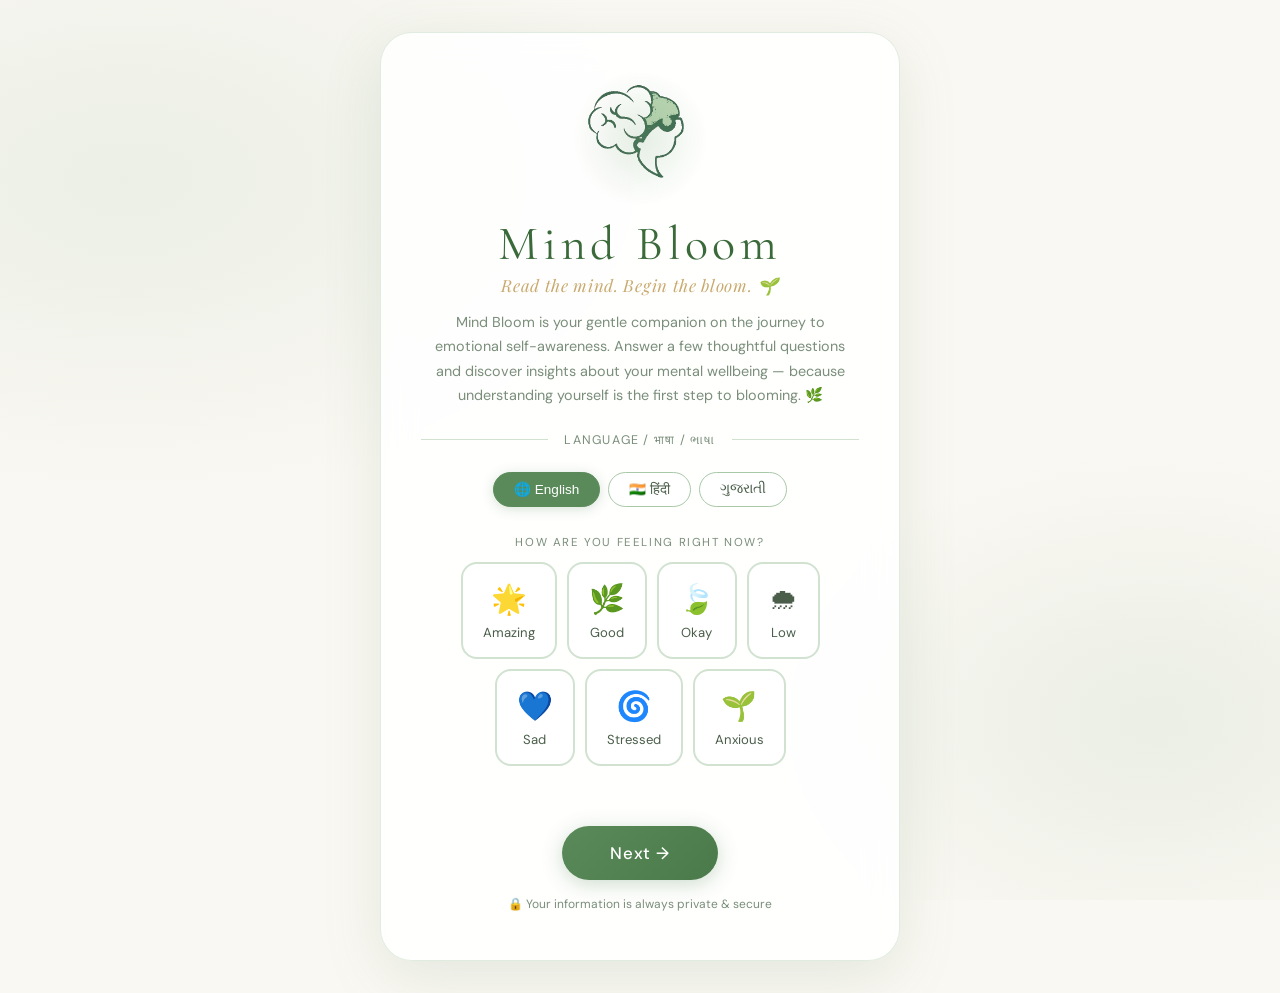
==== templates/index.html @ d250ddd6 "Initial commit - MindBloom ML app" ====
<!DOCTYPE html>
<html lang="en">
<head>
 <meta charset="UTF-8"/>
 <meta name="viewport" content="width=device-width, initial-scale=1.0"/>
 <title>Mind Bloom 🌿</title>
 <link rel="stylesheet" href="/static/css/style.css"/>
 <link rel="icon" href="/static/images/logo.png"/>
 <style>
 body { background: var(--cream); }
 .hero {
 min-height: 100vh;
 display: flex; align-items: center; justify-content: center;
 padding: 32px 16px;
 }
 .hero-card {
 max-width: 520px; width: 100%;
 background: rgba(255,255,255,0.88);
 backdrop-filter: blur(16px);
 border-radius: 32px;
 padding: 48px 40px;
 box-shadow: 0 16px 60px rgba(90,138,90,0.14);
 border: 1px solid rgba(168,200,168,0.35);
 text-align: center;
 }
 .logo-wrap {
 position: relative;
 display: inline-block;
 margin-bottom: 24px;
 }
 .logo-wrap img {
 width: 110px; height: 110px;
 object-fit: contain;
 animation: float 4s ease-in-out infinite;
 }
 .logo-glow {
 position: absolute; inset: -12px;
 border-radius: 50%;
 background: radial-gradient(circle, rgba(122,170,122,0.2), transparent 70%);
 animation: glowPulse 3s ease-in-out infinite;
 }
 @keyframes glowPulse {
 0%,100%{opacity:0.5;transform:scale(1)}
 50%{opacity:1;transform:scale(1.08)}
 }
 .app-name {
 font-family: 'Cormorant Garamond', serif;
 font-size: 3rem; font-weight: 400;
 color: var(--sage-700);
 letter-spacing: 0.1em;
 line-height: 1;
 }
 .slogan {
 font-family: 'Playfair Display', serif;
 font-style: italic;
 font-size: 1.05rem;
 color: var(--gold);
 margin-top: 6px;
 letter-spacing: 0.04em;
 }
 .motive {
 font-size: 0.9rem;
 color: var(--text-light);
 line-height: 1.7;
 margin-top: 14px;
 padding: 0 8px;
 }
 .section-label {
 font-size: 0.72rem;
 text-transform: uppercase;
 letter-spacing: 0.14em;
 color: var(--text-light);
 margin-top: 28px;
 margin-bottom: 12px;
 }
 .mood-row {
 display: flex; gap: 10px; flex-wrap: wrap;
 justify-content: center;
 margin-top: 8px;
 }
 .mood-pill { min-width: 72px; }
 .selected-mood-text {
 margin-top: 12px;
 font-size: 0.88rem;
 color: var(--sage-600);
 min-height: 20px;
 font-style: italic;
 }
 .next-row {
 margin-top: 28px;
 display: flex; justify-content: center;
 }
 .leaves-bg {
 position: fixed; inset: 0; z-index: -1;
 overflow: hidden; pointer-events: none;
 }
 .leaf {
 position: absolute;
 font-size: 1.4rem;
 opacity: 0.12;
 animation: leafDrift linear infinite;
 }
 @keyframes leafDrift {
 0%{transform:translateY(-20px) rotate(0deg);opacity:0}
 10%{opacity:0.12}
 90%{opacity:0.12}
 100%{transform:translateY(110vh) rotate(360deg);opacity:0}
 }
 </style>
</head>
<body>
 <!-- Loader -->
 <div id="page-loader">
 <img src="/static/images/load.png" class="loader-img" alt="Loading"/>
 <div class="loader-brand">Mind Bloom</div>
 <div class="loader-dots"><span></span><span></span><span></span></div>
 </div>

 <!-- Background leaves -->
 <div class="leaves-bg" id="leaves-bg"></div>
 <div class="bg-pattern"></div>

 <div class="hero">
 <div class="hero-card">
 <!-- Logo -->
 <div class="logo-wrap anim-fadeIn">
 <div class="logo-glow"></div>
 <img src="/static/images/logo.png" alt="Mind Bloom Logo"/>
 </div>

 <!-- App Name & Slogan -->
 <div class="app-name anim-fadeInUp delay-1">Mind Bloom</div>
 <div class="slogan anim-fadeInUp delay-2">Read the mind. Begin the bloom. 🌱</div>

 <!-- Motive -->
 <p class="motive anim-fadeInUp delay-3">
 Mind Bloom is your gentle companion on the journey to emotional self-awareness. 
 Answer a few thoughtful questions and discover insights about your mental wellbeing — 
 because understanding yourself is the first step to blooming. 🌿
 </p>

 <!-- Divider -->
 <div class="divider anim-fadeIn delay-4">
 <div class="divider-text">Language / भाषा / ભાષા</div>
 </div>

 <!-- Language Selector -->
 <div class="lang-selector anim-fadeInUp delay-4">
 <button class="lang-btn active" data-lang="en" onclick="selectLang('en',this)">🌐 English</button>
 <button class="lang-btn" data-lang="hi" onclick="selectLang('hi',this)">🇮🇳 हिंदी</button>
 <button class="lang-btn" data-lang="gu" onclick="selectLang('gu',this)"> ગુજરાતી</button>
 </div>

 <!-- How are you feeling -->
 <div class="section-label anim-fadeIn delay-5" id="feeling-label">How are you feeling right now?</div>
 <div class="mood-row anim-fadeInUp delay-5">
 <div class="mood-pill" onclick="selectMood(this,'🌟','Amazing!')" data-mood="amazing">
 <span class="mood-emoji">🌟</span>
 <span id="mood-label-amazing">Amazing</span>
 </div>
 <div class="mood-pill" onclick="selectMood(this,'🌿','Pretty good!')" data-mood="good">
 <span class="mood-emoji">🌿</span>
 <span id="mood-label-good">Good</span>
 </div>
 <div class="mood-pill" onclick="selectMood(this,'🍃','Just okay…')" data-mood="okay">
 <span class="mood-emoji">🍃</span>
 <span id="mood-label-okay">Okay</span>
 </div>
 <div class="mood-pill" onclick="selectMood(this,'🌧','A bit low…')" data-mood="low">
 <span class="mood-emoji">🌧</span>
 <span id="mood-label-low">Low</span>
 </div>
 <div class="mood-pill" onclick="selectMood(this,'💙','Sad today')" data-mood="sad">
 <span class="mood-emoji">💙</span>
 <span id="mood-label-sad">Sad</span>
 </div>
 <div class="mood-pill" onclick="selectMood(this,'🌀','Stressed!')" data-mood="stressed">
 <span class="mood-emoji">🌀</span>
 <span id="mood-label-stressed">Stressed</span>
 </div>
 <div class="mood-pill" onclick="selectMood(this,'🌱','Anxious…')" data-mood="anxious">
 <span class="mood-emoji">🌱</span>
 <span id="mood-label-anxious">Anxious</span>
 </div>
 </div>
 <div class="selected-mood-text" id="mood-msg"></div>

 <!-- Next Button -->
 <div class="next-row anim-fadeInUp delay-6">
 <button class="btn btn-primary btn-lg" onclick="goNext()">
 <span data-t="next">Next →</span>
 </button>
 </div>

 <p style="font-size:0.75rem;color:var(--text-light);margin-top:16px;" class="anim-fadeIn delay-7">
 🔒 Your information is always private &amp; secure
 </p>
 </div>
 </div>

 <script src="/static/js/main.js"></script>
 <script>
 // Generate floating leaves
 const leavesEl = document.getElementById('leaves-bg');
 ['🍃','🌿','🍀','🌱'].forEach((leaf, i) => {
 for (let j = 0; j < 5; j++) {
 const el = document.createElement('div');
 el.className = 'leaf';
 el.textContent = leaf;
 el.style.left = Math.random() * 100 + '%';
 el.style.animationDuration = (12 + Math.random() * 10) + 's';
 el.style.animationDelay = (Math.random() * 10) + 's';
 el.style.fontSize = (1 + Math.random() * 1.2) + 'rem';
 leavesEl.appendChild(el);
 }
 });

 function selectLang(lang, btn) {
 MB.set('lang', lang);
 document.querySelectorAll('.lang-btn').forEach(b => b.classList.remove('active'));
 btn.classList.add('active');
 applyLanguage();
 updateMoodLabels(lang);
 }

 function updateMoodLabels(lang) {
 const labels = {
 en: ['Amazing','Good','Okay','Low','Sad','Stressed','Anxious'],
 hi: ['अद्भुत','अच्छा','ठीक','उदास','दुखी','तनावग्रस्त','चिंतित'],
 gu: ['અદ્ભુત','સારુ','ઠીક','ઉદાસ','દુ:ખી','તણાવ','ચિંતિત']
 };
 const keys = ['amazing','good','okay','low','sad','stressed','anxious'];
 const cur = labels[lang] || labels.en;
 keys.forEach((k,i) => {
 const el = document.getElementById('mood-label-'+k);
 if (el) el.textContent = cur[i];
 });
 }

 let selectedMoodEmoji = '';
 function selectMood(el, emoji, msg) {
 document.querySelectorAll('.mood-pill').forEach(p => p.classList.remove('active'));
 el.classList.add('active');
 selectedMoodEmoji = emoji;
 MB.set('mood', emoji);
 document.getElementById('mood-msg').textContent = msg + ' We are here for you 💚';
 }

 function goNext() {
 if (!MB.get('mood')) {
 showToast('Hey there! ', 'Please let us know how you feel first!', 'warn');
 return;
 }
 navigateTo('/login');
 }

 // Set saved lang on load
 window.addEventListener('DOMContentLoaded', () => {
 const saved = MB.get('lang') || 'en';
 document.querySelectorAll('.lang-btn').forEach(b => {
 b.classList.toggle('active', b.dataset.lang === saved);
 });
 updateMoodLabels(saved);
 });
 </script>
</body>
</html>
---- static/css/style.css ----
/* ============================================
   MIND BLOOM — Global Stylesheet
   Sage Green Luxury Aesthetic
   ============================================ */

@import url('https://fonts.googleapis.com/css2?family=Cormorant+Garamond:ital,wght@0,300;0,400;0,500;0,600;1,300;1,400&family=DM+Sans:wght@300;400;500;600&family=Playfair+Display:ital,wght@0,400;0,600;1,400&display=swap');

:root {
  --sage-50:  #f4f7f4;
  --sage-100: #e8f0e8;
  --sage-200: #d1e2d1;
  --sage-300: #a8c8a8;
  --sage-400: #7aaa7a;
  --sage-500: #5a8a5a;
  --sage-600: #4a7a4a;
  --sage-700: #3a6a3a;
  --sage-800: #2d542d;
  --sage-900: #1e3a1e;
  --cream:    #faf8f3;
  --warm-white: #f7f5ef;
  --gold:     #c9a96e;
  --gold-light: #e8d4a8;
  --text-dark: #2c3e2c;
  --text-mid:  #4a5e4a;
  --text-light: #7a8e7a;
  --shadow-soft: 0 8px 40px rgba(90,138,90,0.12);
  --shadow-card: 0 4px 24px rgba(90,138,90,0.10);
  --radius-lg: 24px;
  --radius-md: 16px;
  --radius-sm: 10px;
  --transition: all 0.35s cubic-bezier(0.4,0,0.2,1);
}

*, *::before, *::after { box-sizing: border-box; margin: 0; padding: 0; }

html { scroll-behavior: smooth; font-size: 16px; }

body {
  font-family: 'DM Sans', sans-serif;
  background: var(--cream);
  color: var(--text-dark);
  min-height: 100vh;
  overflow-x: hidden;
}

/* ── LOADER ── */
#page-loader {
  position: fixed; inset: 0;
  background: var(--sage-50);
  display: flex; flex-direction: column;
  align-items: center; justify-content: center;
  z-index: 9999;
  transition: opacity 0.6s ease, visibility 0.6s ease;
}
#page-loader.hide { opacity: 0; visibility: hidden; }
#page-loader img.loader-img {
  width: 90px; height: 90px;
  object-fit: contain;
  animation: loaderPulse 1.8s ease-in-out infinite;
}
#page-loader .loader-brand {
  font-family: 'Cormorant Garamond', serif;
  font-size: 2rem; font-weight: 500;
  color: var(--sage-600);
  margin-top: 16px;
  letter-spacing: 0.12em;
}
#page-loader .loader-dots {
  display: flex; gap: 8px; margin-top: 14px;
}
#page-loader .loader-dots span {
  width: 8px; height: 8px;
  border-radius: 50%;
  background: var(--sage-400);
  animation: dotBounce 1.2s ease-in-out infinite;
}
#page-loader .loader-dots span:nth-child(2) { animation-delay: 0.2s; }
#page-loader .loader-dots span:nth-child(3) { animation-delay: 0.4s; }

@keyframes loaderPulse {
  0%,100% { transform: scale(1); opacity:1; }
  50% { transform: scale(1.1); opacity:0.8; }
}
@keyframes dotBounce {
  0%,80%,100% { transform: translateY(0); }
  40% { transform: translateY(-10px); }
}

/* ── BACKGROUND PATTERN ── */
.bg-pattern {
  position: fixed; inset: 0; z-index: -1;
  background: 
    radial-gradient(ellipse 70% 60% at 10% 20%, rgba(168,200,168,0.18) 0%, transparent 60%),
    radial-gradient(ellipse 50% 50% at 90% 80%, rgba(122,170,122,0.12) 0%, transparent 60%),
    var(--cream);
}

/* ── CARD ── */
.card {
  background: white;
  border-radius: var(--radius-lg);
  box-shadow: var(--shadow-soft);
  border: 1px solid var(--sage-100);
  overflow: hidden;
}

.card-glass {
  background: rgba(255,255,255,0.82);
  backdrop-filter: blur(14px);
  border-radius: var(--radius-lg);
  box-shadow: var(--shadow-soft);
  border: 1px solid rgba(168,200,168,0.3);
}

/* ── BUTTONS ── */
.btn {
  display: inline-flex; align-items: center; justify-content: center; gap: 8px;
  padding: 14px 32px;
  border-radius: 50px;
  border: none; cursor: pointer;
  font-family: 'DM Sans', sans-serif;
  font-size: 0.95rem; font-weight: 500;
  letter-spacing: 0.04em;
  transition: var(--transition);
  position: relative; overflow: hidden;
  text-decoration: none;
}
.btn::after {
  content: '';
  position: absolute; inset: 0;
  background: rgba(255,255,255,0.15);
  opacity: 0; transition: opacity 0.2s;
}
.btn:hover::after { opacity: 1; }
.btn:active { transform: scale(0.97); }

.btn-primary {
  background: linear-gradient(135deg, var(--sage-500), var(--sage-600));
  color: white;
  box-shadow: 0 4px 20px rgba(90,138,90,0.3);
}
.btn-primary:hover {
  transform: translateY(-2px);
  box-shadow: 0 8px 28px rgba(90,138,90,0.4);
}

.btn-outline {
  background: transparent;
  border: 2px solid var(--sage-400);
  color: var(--sage-600);
}
.btn-outline:hover {
  background: var(--sage-50);
  transform: translateY(-2px);
}

.btn-gold {
  background: linear-gradient(135deg, var(--gold), #b8894e);
  color: white;
  box-shadow: 0 4px 20px rgba(201,169,110,0.35);
}
.btn-gold:hover {
  transform: translateY(-2px);
  box-shadow: 0 8px 28px rgba(201,169,110,0.45);
}

.btn-lg { padding: 16px 48px; font-size: 1.05rem; }
.btn-sm { padding: 10px 22px; font-size: 0.85rem; }

/* ── FORM ELEMENTS ── */
.form-group { margin-bottom: 20px; }

.form-label {
  display: block;
  font-size: 0.82rem; font-weight: 500;
  color: var(--text-mid);
  margin-bottom: 8px;
  letter-spacing: 0.05em;
  text-transform: uppercase;
}

.form-input, .form-select {
  width: 100%;
  padding: 14px 18px;
  border: 1.5px solid var(--sage-200);
  border-radius: var(--radius-sm);
  font-family: 'DM Sans', sans-serif;
  font-size: 1rem;
  color: var(--text-dark);
  background: var(--sage-50);
  transition: var(--transition);
  outline: none;
}
.form-input:focus, .form-select:focus {
  border-color: var(--sage-400);
  background: white;
  box-shadow: 0 0 0 3px rgba(122,170,122,0.15);
}
.form-input::placeholder { color: var(--text-light); }

/* ── TYPOGRAPHY ── */
.display-font { font-family: 'Cormorant Garamond', serif; }
.heading-font { font-family: 'Playfair Display', serif; }

h1, h2, h3 { font-family: 'Cormorant Garamond', serif; font-weight: 400; }

.text-sage { color: var(--sage-600); }
.text-gold { color: var(--gold); }
.text-light { color: var(--text-light); }

/* ── PROGRESS BAR ── */
.progress-bar {
  width: 100%;
  height: 4px;
  background: var(--sage-100);
  border-radius: 2px;
  overflow: hidden;
}
.progress-fill {
  height: 100%;
  background: linear-gradient(90deg, var(--sage-400), var(--sage-600));
  border-radius: 2px;
  transition: width 0.5s ease;
}

/* ── BADGE ── */
.badge {
  display: inline-flex; align-items: center;
  padding: 4px 14px;
  border-radius: 50px;
  font-size: 0.78rem; font-weight: 500;
  letter-spacing: 0.05em;
}
.badge-sage {
  background: var(--sage-100);
  color: var(--sage-700);
}
.badge-gold {
  background: var(--gold-light);
  color: #8a6030;
}

/* ── DIVIDER ── */
.divider {
  display: flex; align-items: center; gap: 16px;
  margin: 24px 0;
}
.divider::before, .divider::after {
  content: ''; flex: 1;
  height: 1px; background: var(--sage-200);
}
.divider-text {
  font-size: 0.78rem; color: var(--text-light);
  letter-spacing: 0.1em; text-transform: uppercase;
}

/* ── ANIMATIONS ── */
@keyframes fadeInUp {
  from { opacity:0; transform: translateY(30px); }
  to   { opacity:1; transform: translateY(0); }
}
@keyframes fadeIn {
  from { opacity:0; }
  to   { opacity:1; }
}
@keyframes slideInLeft {
  from { opacity:0; transform: translateX(-30px); }
  to   { opacity:1; transform: translateX(0); }
}
@keyframes slideInRight {
  from { opacity:0; transform: translateX(30px); }
  to   { opacity:1; transform: translateX(0); }
}
@keyframes scaleIn {
  from { opacity:0; transform: scale(0.9); }
  to   { opacity:1; transform: scale(1); }
}
@keyframes float {
  0%,100% { transform: translateY(0); }
  50% { transform: translateY(-10px); }
}
@keyframes shimmer {
  0% { background-position: -200% center; }
  100% { background-position: 200% center; }
}
@keyframes rotateIn {
  from { opacity:0; transform: rotate(-10deg) scale(0.9); }
  to   { opacity:1; transform: rotate(0) scale(1); }
}

.anim-fadeInUp { animation: fadeInUp 0.6s ease both; }
.anim-fadeIn   { animation: fadeIn 0.5s ease both; }
.anim-scaleIn  { animation: scaleIn 0.5s ease both; }
.anim-float    { animation: float 4s ease-in-out infinite; }
.delay-1 { animation-delay: 0.1s; }
.delay-2 { animation-delay: 0.2s; }
.delay-3 { animation-delay: 0.3s; }
.delay-4 { animation-delay: 0.4s; }
.delay-5 { animation-delay: 0.5s; }
.delay-6 { animation-delay: 0.6s; }
.delay-7 { animation-delay: 0.7s; }
.delay-8 { animation-delay: 0.8s; }

/* ── PAGE TRANSITION ── */
.page-transition-out {
  animation: fadeIn 0.3s ease reverse both;
}

/* ── NAV / TOP BAR ── */
.topbar {
  position: fixed; top: 0; left: 0; right: 0;
  height: 64px;
  display: flex; align-items: center; justify-content: space-between;
  padding: 0 32px;
  background: rgba(250,248,243,0.92);
  backdrop-filter: blur(12px);
  border-bottom: 1px solid var(--sage-100);
  z-index: 100;
}
.topbar-brand {
  display: flex; align-items: center; gap: 10px;
}
.topbar-brand img {
  width: 34px; height: 34px; object-fit: contain;
}
.topbar-brand span {
  font-family: 'Cormorant Garamond', serif;
  font-size: 1.4rem; font-weight: 500;
  color: var(--sage-700);
  letter-spacing: 0.06em;
}

/* ── SCROLLBAR ── */
::-webkit-scrollbar { width: 6px; }
::-webkit-scrollbar-track { background: var(--sage-50); }
::-webkit-scrollbar-thumb {
  background: var(--sage-300);
  border-radius: 3px;
}
::-webkit-scrollbar-thumb:hover { background: var(--sage-400); }

/* ── SELECTION ── */
::selection { background: var(--sage-200); color: var(--sage-800); }

/* ── UTILS ── */
.text-center { text-align: center; }
.mt-1 { margin-top: 8px; }
.mt-2 { margin-top: 16px; }
.mt-3 { margin-top: 24px; }
.mt-4 { margin-top: 32px; }
.mt-5 { margin-top: 48px; }
.mb-1 { margin-bottom: 8px; }
.mb-2 { margin-bottom: 16px; }
.mb-3 { margin-bottom: 24px; }
.gap-2 { gap: 16px; }
.flex { display: flex; }
.flex-center { display: flex; align-items: center; justify-content: center; }
.flex-between { display: flex; align-items: center; justify-content: space-between; }
.flex-col { flex-direction: column; }
.w-full { width: 100%; }

/* ── RESPONSIVE ── */
@media (max-width: 768px) {
  .topbar { padding: 0 16px; }
  .btn-lg { padding: 14px 32px; font-size: 0.95rem; }
  :root { font-size: 15px; }
}
@media (max-width: 480px) {
  :root { font-size: 14px; }
}

/* ── QUESTION CARD ── */
.question-card {
  background: white;
  border-radius: var(--radius-lg);
  padding: 40px;
  box-shadow: var(--shadow-soft);
  border: 1px solid var(--sage-100);
  position: relative;
  overflow: hidden;
}
.question-card::before {
  content: '';
  position: absolute; top: 0; left: 0; right: 0;
  height: 4px;
  background: linear-gradient(90deg, var(--sage-400), var(--sage-600), var(--gold));
}
.question-number {
  font-family: 'Cormorant Garamond', serif;
  font-size: 4rem; font-weight: 300;
  color: var(--sage-100);
  position: absolute;
  top: 20px; right: 32px;
  line-height: 1;
  user-select: none;
}
.question-text {
  font-family: 'Playfair Display', serif;
  font-size: 1.3rem;
  color: var(--text-dark);
  line-height: 1.6;
  margin-bottom: 32px;
}

/* ── OPTION BUTTONS ── */
.option-grid {
  display: grid;
  grid-template-columns: repeat(2, 1fr);
  gap: 12px;
}
.option-btn {
  padding: 14px 20px;
  border: 1.5px solid var(--sage-200);
  border-radius: var(--radius-sm);
  background: var(--sage-50);
  color: var(--text-dark);
  font-family: 'DM Sans', sans-serif;
  font-size: 0.92rem;
  cursor: pointer;
  transition: var(--transition);
  text-align: left;
}
.option-btn:hover {
  border-color: var(--sage-400);
  background: var(--sage-100);
  transform: translateY(-1px);
}
.option-btn.selected {
  border-color: var(--sage-500);
  background: var(--sage-100);
  color: var(--sage-700);
  box-shadow: 0 0 0 3px rgba(90,138,90,0.12);
}

/* ── SCORE METER ── */
.score-ring {
  position: relative;
  display: inline-flex;
  align-items: center;
  justify-content: center;
}
.score-ring svg { transform: rotate(-90deg); }
.score-ring .score-text {
  position: absolute;
  text-align: center;
}

/* ── CLOUD MESSAGE ── */
.cloud-msg {
  position: relative;
  background: white;
  border-radius: 20px;
  padding: 20px 28px;
  box-shadow: var(--shadow-card);
  border: 1px solid var(--sage-100);
  margin-bottom: 24px;
  font-size: 0.97rem;
  color: var(--text-dark);
  line-height: 1.7;
  animation: fadeInUp 0.6s ease both;
}
.cloud-msg::after {
  content: '';
  position: absolute;
  bottom: -14px; left: 36px;
  border: 14px solid transparent;
  border-top-color: white;
  filter: drop-shadow(0 2px 2px rgba(0,0,0,0.06));
}
.cloud-msg:nth-child(even)::after {
  left: auto; right: 36px;
}

/* ── SLIDER CUSTOM ── */
.custom-range {
  -webkit-appearance: none;
  appearance: none;
  width: 100%;
  height: 6px;
  border-radius: 3px;
  background: var(--sage-200);
  outline: none;
  cursor: pointer;
}
.custom-range::-webkit-slider-thumb {
  -webkit-appearance: none;
  width: 22px; height: 22px;
  border-radius: 50%;
  background: var(--sage-500);
  box-shadow: 0 2px 8px rgba(90,138,90,0.3);
  cursor: pointer;
  transition: transform 0.2s;
}
.custom-range::-webkit-slider-thumb:hover { transform: scale(1.2); }

/* ── MOOD PILL ── */
.mood-pill {
  display: inline-flex;
  flex-direction: column;
  align-items: center;
  gap: 6px;
  padding: 16px 20px;
  border-radius: var(--radius-md);
  border: 2px solid var(--sage-200);
  background: white;
  cursor: pointer;
  transition: var(--transition);
  min-width: 80px;
  font-size: 0.82rem;
  color: var(--text-mid);
}
.mood-pill .mood-emoji { font-size: 1.8rem; }
.mood-pill:hover {
  border-color: var(--sage-400);
  background: var(--sage-50);
  transform: translateY(-3px);
}
.mood-pill.active {
  border-color: var(--sage-500);
  background: var(--sage-100);
  color: var(--sage-700);
  box-shadow: 0 4px 16px rgba(90,138,90,0.15);
}

/* ── LANG SELECTOR ── */
.lang-selector {
  display: flex;
  gap: 8px;
  flex-wrap: wrap;
  justify-content: center;
}
.lang-btn {
  padding: 8px 20px;
  border-radius: 50px;
  border: 1.5px solid var(--sage-300);
  background: white;
  color: var(--text-mid);
  font-size: 0.85rem;
  cursor: pointer;
  transition: var(--transition);
}
.lang-btn:hover { background: var(--sage-50); }
.lang-btn.active {
  background: var(--sage-500);
  border-color: var(--sage-500);
  color: white;
  box-shadow: 0 2px 12px rgba(90,138,90,0.25);
}

/* ── GENDER CARDS ── */
.gender-cards {
  display: flex; gap: 12px; flex-wrap: wrap;
}
.gender-card {
  flex: 1; min-width: 100px;
  padding: 16px;
  border: 1.5px solid var(--sage-200);
  border-radius: var(--radius-md);
  background: var(--sage-50);
  text-align: center;
  cursor: pointer;
  transition: var(--transition);
  font-size: 0.9rem; color: var(--text-dark);
}
.gender-card .gender-icon { font-size: 1.6rem; margin-bottom: 6px; }
.gender-card:hover { border-color: var(--sage-400); background: white; }
.gender-card.active {
  border-color: var(--sage-500);
  background: var(--sage-100);
  color: var(--sage-700);
}

/* ── RADAR CHART ── */
.chart-container {
  position: relative;
  max-width: 420px;
  margin: 0 auto;
}

/* ── PDF DOWNLOAD BTN ── */
.download-btn {
  display: inline-flex; align-items: center; gap: 10px;
  padding: 14px 28px;
  border-radius: 50px;
  background: white;
  border: 2px solid var(--sage-300);
  color: var(--sage-600);
  cursor: pointer;
  font-size: 0.9rem; font-weight: 500;
  transition: var(--transition);
  text-decoration: none;
}
.download-btn:hover {
  background: var(--sage-500);
  border-color: var(--sage-500);
  color: white;
  transform: translateY(-2px);
  box-shadow: 0 6px 20px rgba(90,138,90,0.3);
}

/* ── RESULT CONDITION BADGE ── */
.condition-badge {
  display: inline-flex;
  align-items: center; gap: 10px;
  padding: 14px 32px;
  border-radius: 50px;
  font-family: 'Cormorant Garamond', serif;
  font-size: 1.5rem;
  font-weight: 500;
  letter-spacing: 0.05em;
}
.condition-normal { background: #e8f5e9; color: #2e7d32; }
.condition-anxiety { background: #fff8e1; color: #f57f17; }
.condition-depression { background: #e3f2fd; color: #1565c0; }
.condition-stress { background: #fce4ec; color: #c62828; }
.condition-mixed { background: #f3e5f5; color: #6a1b9a; }

/* ── SURPRISE CARD ── */
.surprise-overlay {
  position: fixed; inset: 0;
  background: rgba(44, 62, 44, 0.6);
  backdrop-filter: blur(6px);
  z-index: 500;
  display: flex; align-items: center; justify-content: center;
  opacity: 0; visibility: hidden;
  transition: var(--transition);
}
.surprise-overlay.show { opacity: 1; visibility: visible; }
.surprise-card {
  background: white;
  border-radius: 32px;
  padding: 48px 40px;
  max-width: 420px; width: 90%;
  text-align: center;
  box-shadow: 0 20px 60px rgba(0,0,0,0.2);
  border: 2px solid var(--sage-200);
  position: relative;
  animation: scaleIn 0.5s cubic-bezier(0.34,1.56,0.64,1) both;
}
.surprise-confetti {
  position: absolute; inset: 0;
  pointer-events: none;
  border-radius: 32px;
  overflow: hidden;
}

/* ── WARNING TOAST ── */
.toast {
  position: fixed;
  top: 80px; right: 24px;
  padding: 14px 20px;
  border-radius: var(--radius-md);
  background: white;
  box-shadow: 0 8px 30px rgba(0,0,0,0.12);
  border-left: 4px solid var(--sage-500);
  display: flex; align-items: flex-start; gap: 12px;
  max-width: 340px;
  transform: translateX(120%);
  transition: transform 0.4s cubic-bezier(0.4,0,0.2,1);
  z-index: 1000;
}
.toast.show { transform: translateX(0); }
.toast-icon { font-size: 1.2rem; flex-shrink: 0; margin-top: 2px; }
.toast-msg { font-size: 0.88rem; color: var(--text-dark); line-height: 1.5; }
.toast-title { font-weight: 600; margin-bottom: 2px; font-size: 0.9rem; }

/* ── SCORE RESULT BOX ── */
.score-box {
  background: var(--sage-50);
  border-radius: var(--radius-md);
  padding: 20px 24px;
  text-align: center;
  border: 1px solid var(--sage-200);
}
.score-box .score-num {
  font-family: 'Cormorant Garamond', serif;
  font-size: 3rem;
  color: var(--sage-600);
  line-height: 1;
}
.score-box .score-label {
  font-size: 0.78rem;
  color: var(--text-light);
  text-transform: uppercase;
  letter-spacing: 0.1em;
  margin-top: 4px;
}

/* ── QUOTE CARD ── */
.quote-card {
  background: linear-gradient(135deg, var(--sage-50), white);
  border-left: 4px solid var(--sage-400);
  border-radius: var(--radius-md);
  padding: 24px 28px;
  position: relative;
}
.quote-card::before {
  content: '"';
  font-family: 'Cormorant Garamond', serif;
  font-size: 5rem;
  color: var(--sage-200);
  position: absolute;
  top: 0; left: 16px;
  line-height: 1;
}
.quote-text {
  font-family: 'Playfair Display', serif;
  font-style: italic;
  font-size: 1.1rem;
  color: var(--text-dark);
  line-height: 1.7;
  margin-top: 16px;
}
.quote-author {
  font-size: 0.82rem;
  color: var(--text-light);
  margin-top: 10px;
  letter-spacing: 0.05em;
}

/* ── MODAL ── */
.modal {
  position: fixed; inset: 0;
  background: rgba(44, 62, 44, 0.5);
  backdrop-filter: blur(4px);
  z-index: 400;
  display: flex; align-items: center; justify-content: center;
  opacity: 0; visibility: hidden;
  transition: var(--transition);
}
.modal.show { opacity: 1; visibility: visible; }
.modal-box {
  background: white;
  border-radius: var(--radius-lg);
  padding: 40px;
  max-width: 420px; width: 90%;
  box-shadow: 0 20px 60px rgba(0,0,0,0.15);
  animation: scaleIn 0.4s ease both;
}

/* ── MOBILE FIXES ── */
@media (max-width: 600px) {
  .question-card { padding: 24px 20px; }
  .option-grid { grid-template-columns: 1fr; }
  .gender-cards { flex-direction: column; }
  .topbar-brand span { display: none; }
}
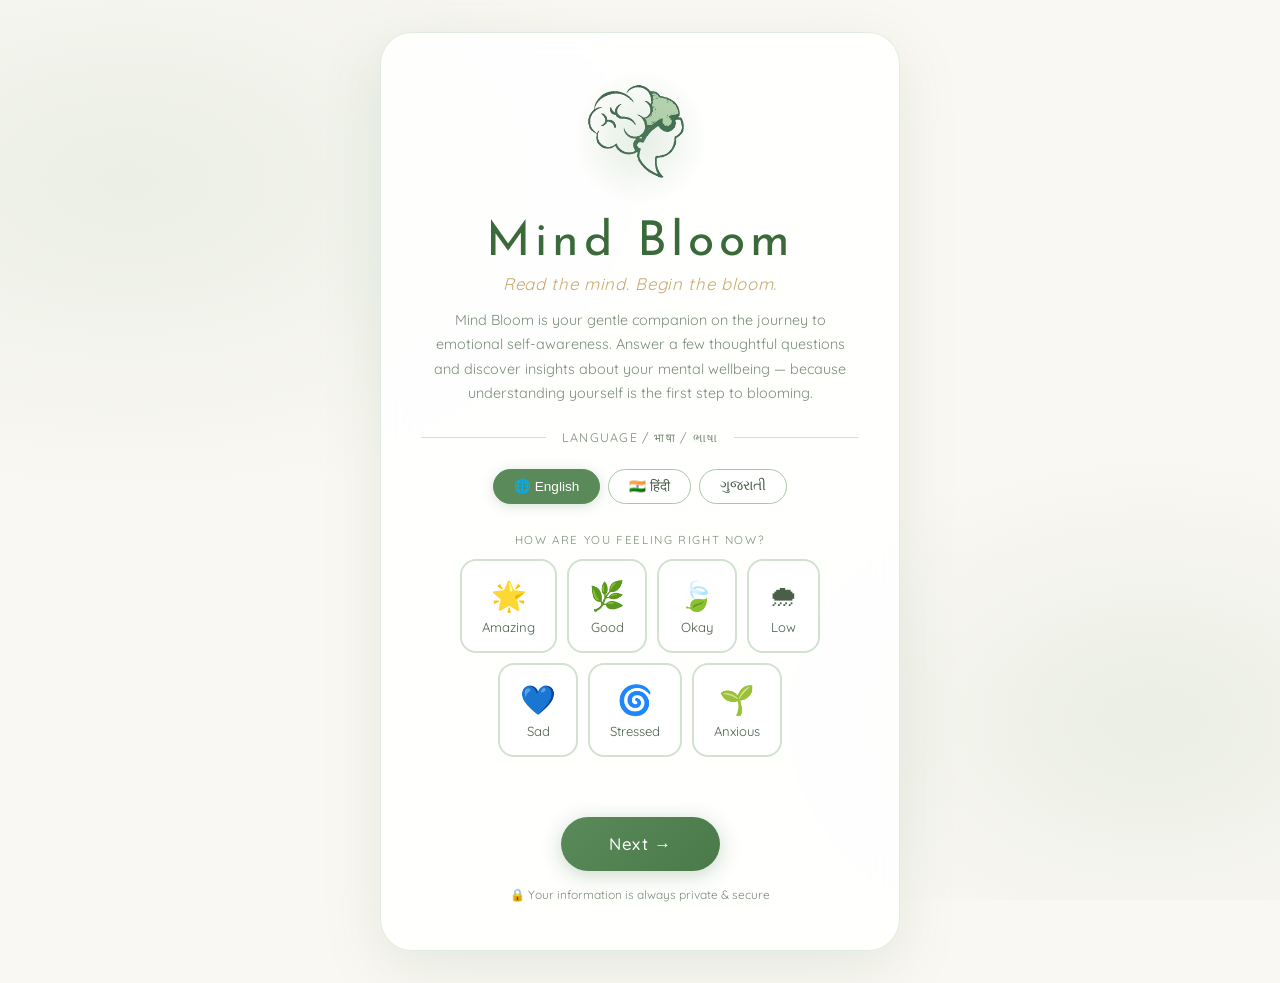
==== commit 3db55c95: "Update fonts, remove login interrupt, sage green PHQ9" ====
--- a/templates/index.html
+++ b/templates/index.html
@@ -44,14 +44,14 @@
  50%{opacity:1;transform:scale(1.08)}
  }
  .app-name {
- font-family: 'Cormorant Garamond', serif;
+ font-family: 'Josefin Sans', sans-serif;
  font-size: 3rem; font-weight: 400;
  color: var(--sage-700);
  letter-spacing: 0.1em;
  line-height: 1;
  }
  .slogan {
- font-family: 'Playfair Display', serif;
+ font-family: 'Quicksand', sans-serif;
  font-style: italic;
  font-size: 1.05rem;
  color: var(--gold);
@@ -122,7 +122,7 @@
 
  <div class="hero">
  <div class="hero-card">
- <!-- Logo -->
+ <!-- Logo + single top emoji -->
  <div class="logo-wrap anim-fadeIn">
  <div class="logo-glow"></div>
  <img src="/static/images/logo.png" alt="Mind Bloom Logo"/>
@@ -130,13 +130,13 @@
 
  <!-- App Name & Slogan -->
  <div class="app-name anim-fadeInUp delay-1">Mind Bloom</div>
- <div class="slogan anim-fadeInUp delay-2">Read the mind. Begin the bloom. 🌱</div>
+ <div class="slogan anim-fadeInUp delay-2">Read the mind. Begin the bloom.</div>
 
  <!-- Motive -->
  <p class="motive anim-fadeInUp delay-3">
  Mind Bloom is your gentle companion on the journey to emotional self-awareness. 
  Answer a few thoughtful questions and discover insights about your mental wellbeing — 
- because understanding yourself is the first step to blooming. 🌿
+ because understanding yourself is the first step to blooming.
  </p>
 
  <!-- Divider -->
--- a/static/css/style.css
+++ b/static/css/style.css
@@ -3,7 +3,7 @@
    Sage Green Luxury Aesthetic
    ============================================ */
 
-@import url('https://fonts.googleapis.com/css2?family=Cormorant+Garamond:ital,wght@0,300;0,400;0,500;0,600;1,300;1,400&family=DM+Sans:wght@300;400;500;600&family=Playfair+Display:ital,wght@0,400;0,600;1,400&display=swap');
+@import url('https://fonts.googleapis.com/css2?family=Josefin+Sans:ital,wght@0,300;0,400;0,600;0,700;1,300;1,400&family=Quicksand:wght@300;400;500;600;700&family=Bebas+Neue&display=swap');
 
 :root {
   --sage-50:  #f4f7f4;
@@ -36,7 +36,7 @@
 html { scroll-behavior: smooth; font-size: 16px; }
 
 body {
-  font-family: 'DM Sans', sans-serif;
+  font-family: 'Quicksand', sans-serif;
   background: var(--cream);
   color: var(--text-dark);
   min-height: 100vh;
@@ -54,12 +54,15 @@
 }
 #page-loader.hide { opacity: 0; visibility: hidden; }
 #page-loader img.loader-img {
-  width: 90px; height: 90px;
+  width: 420px; height: auto;
+  max-width: 90vw;
   object-fit: contain;
-  animation: loaderPulse 1.8s ease-in-out infinite;
+  animation: loaderPulse 2.4s ease-in-out infinite;
+  filter: drop-shadow(0 4px 28px rgba(90,138,90,0.18));
+  mix-blend-mode: multiply;
 }
 #page-loader .loader-brand {
-  font-family: 'Cormorant Garamond', serif;
+  font-family: 'Josefin Sans', sans-serif;
   font-size: 2rem; font-weight: 500;
   color: var(--sage-600);
   margin-top: 16px;
@@ -78,8 +81,10 @@
 #page-loader .loader-dots span:nth-child(3) { animation-delay: 0.4s; }
 
 @keyframes loaderPulse {
-  0%,100% { transform: scale(1); opacity:1; }
-  50% { transform: scale(1.1); opacity:0.8; }
+  0%   { transform: scale(1)    translateY(0);   opacity: 1;   }
+  30%  { transform: scale(1.06) translateY(-4px); opacity: 0.95; }
+  60%  { transform: scale(0.97) translateY(2px);  opacity: 0.9;  }
+  100% { transform: scale(1)    translateY(0);   opacity: 1;   }
 }
 @keyframes dotBounce {
   0%,80%,100% { transform: translateY(0); }
@@ -113,35 +118,101 @@
 }
 
 /* ── BUTTONS ── */
+/* ── BUTTONS — full interaction system ── */
 .btn {
   display: inline-flex; align-items: center; justify-content: center; gap: 8px;
   padding: 14px 32px;
   border-radius: 50px;
   border: none; cursor: pointer;
-  font-family: 'DM Sans', sans-serif;
+  font-family: 'Quicksand', sans-serif;
   font-size: 0.95rem; font-weight: 500;
   letter-spacing: 0.04em;
-  transition: var(--transition);
   position: relative; overflow: hidden;
   text-decoration: none;
-}
+  -webkit-tap-highlight-color: transparent;
+  user-select: none;
+  /* smooth spring-back transition */
+  transition:
+    transform      0.32s cubic-bezier(0.34, 1.56, 0.64, 1),
+    box-shadow     0.32s cubic-bezier(0.4,  0,    0.2,  1),
+    border-radius  0.32s cubic-bezier(0.34, 1.56, 0.64, 1),
+    background     0.22s ease,
+    filter         0.22s ease;
+  will-change: transform, box-shadow, border-radius;
+}
+
+/* ── Shimmer sweep on hover ── */
+.btn::before {
+  content: '';
+  position: absolute; inset: 0;
+  background: linear-gradient(
+    118deg,
+    rgba(255,255,255,0) 25%,
+    rgba(255,255,255,0.32) 50%,
+    rgba(255,255,255,0) 75%
+  );
+  background-size: 250% 100%;
+  background-position: -120% 0;
+  opacity: 0;
+  transition: opacity 0.2s ease, background-position 0.55s ease;
+  pointer-events: none;
+  border-radius: inherit;
+}
+.btn:hover::before {
+  opacity: 1;
+  background-position: 220% 0;
+}
+
+/* ── Radial glow burst on click ── */
 .btn::after {
   content: '';
   position: absolute; inset: 0;
-  background: rgba(255,255,255,0.15);
-  opacity: 0; transition: opacity 0.2s;
-}
-.btn:hover::after { opacity: 1; }
-.btn:active { transform: scale(0.97); }
-
+  border-radius: inherit;
+  background: radial-gradient(circle at center, rgba(255,255,255,0.25) 0%, transparent 68%);
+  opacity: 0;
+  transform: scale(0.5);
+  transition: opacity 0.12s ease, transform 0.12s ease;
+  pointer-events: none;
+}
+.btn:active::after {
+  opacity: 1;
+  transform: scale(1.1);
+}
+
+/* ── HOVER — lift + deep shadow ── */
+.btn:hover {
+  transform: translateY(-5px) scale(1.045);
+  filter: brightness(1.07);
+}
+
+/* ── CLICK — instant squish → bubbly corners → spring back ──
+   pill (50px) squishes to rounded square (14px) in 45ms,
+   then the slow transition above springs it back to pill. */
+.btn:active {
+  transform: translateY(3px) scale(0.88) !important;
+  border-radius: 14px !important;
+  filter: brightness(0.91) !important;
+  transition:
+    transform     0.045s cubic-bezier(0.4, 0, 0.8, 1),
+    border-radius 0.045s ease,
+    box-shadow    0.045s ease,
+    filter        0.045s ease !important;
+}
+
+/* ── Variants ── */
 .btn-primary {
   background: linear-gradient(135deg, var(--sage-500), var(--sage-600));
   color: white;
-  box-shadow: 0 4px 20px rgba(90,138,90,0.3);
+  box-shadow: 0 4px 20px rgba(90,138,90,0.32);
 }
 .btn-primary:hover {
-  transform: translateY(-2px);
-  box-shadow: 0 8px 28px rgba(90,138,90,0.4);
+  box-shadow:
+    0 18px 48px rgba(90,138,90,0.60),
+    0 6px 18px rgba(90,138,90,0.28),
+    0 1px 4px rgba(90,138,90,0.14);
+}
+.btn-primary:active {
+  box-shadow: 0 2px 8px rgba(90,138,90,0.22) !important;
 }
 
 .btn-outline {
@@ -151,17 +222,27 @@
 }
 .btn-outline:hover {
   background: var(--sage-50);
-  transform: translateY(-2px);
+  border-color: var(--sage-500);
+  box-shadow:
+    0 14px 36px rgba(90,138,90,0.24),
+    0 4px 12px rgba(90,138,90,0.16);
+}
+.btn-outline:active {
+  box-shadow: 0 1px 4px rgba(90,138,90,0.12) !important;
 }
 
 .btn-gold {
   background: linear-gradient(135deg, var(--gold), #b8894e);
   color: white;
-  box-shadow: 0 4px 20px rgba(201,169,110,0.35);
+  box-shadow: 0 4px 18px rgba(201,169,110,0.38);
 }
 .btn-gold:hover {
-  transform: translateY(-2px);
-  box-shadow: 0 8px 28px rgba(201,169,110,0.45);
+  box-shadow:
+    0 16px 42px rgba(201,169,110,0.62),
+    0 5px 16px rgba(201,169,110,0.28);
+}
+.btn-gold:active {
+  box-shadow: 0 2px 8px rgba(201,169,110,0.22) !important;
 }
 
 .btn-lg { padding: 16px 48px; font-size: 1.05rem; }
@@ -184,7 +265,7 @@
   padding: 14px 18px;
   border: 1.5px solid var(--sage-200);
   border-radius: var(--radius-sm);
-  font-family: 'DM Sans', sans-serif;
+  font-family: 'Quicksand', sans-serif;
   font-size: 1rem;
   color: var(--text-dark);
   background: var(--sage-50);
@@ -199,10 +280,10 @@
 .form-input::placeholder { color: var(--text-light); }
 
 /* ── TYPOGRAPHY ── */
-.display-font { font-family: 'Cormorant Garamond', serif; }
-.heading-font { font-family: 'Playfair Display', serif; }
-
-h1, h2, h3 { font-family: 'Cormorant Garamond', serif; font-weight: 400; }
+.display-font { font-family: 'Josefin Sans', sans-serif; }
+.heading-font { font-family: 'Quicksand', sans-serif; }
+
+h1, h2, h3 { font-family: 'Josefin Sans', sans-serif; font-weight: 400; }
 
 .text-sage { color: var(--sage-600); }
 .text-gold { color: var(--gold); }
@@ -324,7 +405,7 @@
   width: 34px; height: 34px; object-fit: contain;
 }
 .topbar-brand span {
-  font-family: 'Cormorant Garamond', serif;
+  font-family: 'Josefin Sans', sans-serif;
   font-size: 1.4rem; font-weight: 500;
   color: var(--sage-700);
   letter-spacing: 0.06em;
@@ -386,7 +467,7 @@
   background: linear-gradient(90deg, var(--sage-400), var(--sage-600), var(--gold));
 }
 .question-number {
-  font-family: 'Cormorant Garamond', serif;
+  font-family: 'Josefin Sans', sans-serif;
   font-size: 4rem; font-weight: 300;
   color: var(--sage-100);
   position: absolute;
@@ -395,7 +476,7 @@
   user-select: none;
 }
 .question-text {
-  font-family: 'Playfair Display', serif;
+  font-family: 'Quicksand', sans-serif;
   font-size: 1.3rem;
   color: var(--text-dark);
   line-height: 1.6;
@@ -414,7 +495,7 @@
   border-radius: var(--radius-sm);
   background: var(--sage-50);
   color: var(--text-dark);
-  font-family: 'DM Sans', sans-serif;
+  font-family: 'Quicksand', sans-serif;
   font-size: 0.92rem;
   cursor: pointer;
   transition: var(--transition);
@@ -477,21 +558,94 @@
   appearance: none;
   width: 100%;
   height: 6px;
-  border-radius: 3px;
-  background: var(--sage-200);
+  border-radius: 50px;
+  background: var(--sage-100);
   outline: none;
   cursor: pointer;
-}
+  background-image: linear-gradient(var(--sage-500), var(--sage-500));
+  background-size: var(--range-fill, 50%) 100%;
+  background-repeat: no-repeat;
+  transition: background-size 0.04s linear, height 0.18s ease, box-shadow 0.22s ease;
+  box-shadow: inset 0 1px 3px rgba(0,0,0,0.08);
+  padding: 10px 0;
+  margin: 6px 0;
+  touch-action: pan-y;
+}
+.custom-range:hover {
+  height: 8px;
+  box-shadow: inset 0 1px 3px rgba(0,0,0,0.07), 0 0 0 6px rgba(90,138,90,0.09);
+}
+
+/* ── Webkit thumb ── */
 .custom-range::-webkit-slider-thumb {
   -webkit-appearance: none;
-  width: 22px; height: 22px;
+  width: 26px; height: 26px;
   border-radius: 50%;
+  background: linear-gradient(145deg, var(--sage-400), var(--sage-600));
+  box-shadow:
+    0 3px 14px rgba(90,138,90,0.48),
+    0 0 0 3px rgba(255,255,255,1),
+    0 0 0 5px rgba(90,138,90,0.16);
+  cursor: grab;
+  border: none;
+  transition:
+    transform  0.18s cubic-bezier(0.34, 1.56, 0.64, 1),
+    box-shadow 0.18s ease;
+  will-change: transform;
+}
+.custom-range::-webkit-slider-thumb:hover {
+  transform: scale(1.22);
+  box-shadow:
+    0 6px 24px rgba(90,138,90,0.58),
+    0 0 0 3px rgba(255,255,255,1),
+    0 0 0 9px rgba(90,138,90,0.20);
+  cursor: grab;
+}
+.custom-range::-webkit-slider-thumb:active {
+  transform: scale(1.08);
+  cursor: grabbing;
+  box-shadow:
+    0 2px 8px rgba(90,138,90,0.38),
+    0 0 0 3px rgba(255,255,255,1),
+    0 0 0 14px rgba(90,138,90,0.12);
+}
+
+/* ── Firefox thumb ── */
+.custom-range::-moz-range-thumb {
+  width: 26px; height: 26px;
+  border-radius: 50%;
+  background: linear-gradient(145deg, var(--sage-400), var(--sage-600));
+  box-shadow: 0 3px 14px rgba(90,138,90,0.48);
+  cursor: grab;
+  border: 3px solid white;
+  transition: transform 0.18s cubic-bezier(0.34,1.56,0.64,1), box-shadow 0.18s ease;
+}
+.custom-range::-moz-range-thumb:hover  { transform: scale(1.22); box-shadow: 0 6px 24px rgba(90,138,90,0.58); }
+.custom-range::-moz-range-thumb:active { transform: scale(1.08); cursor: grabbing; }
+.custom-range::-moz-range-progress {
   background: var(--sage-500);
-  box-shadow: 0 2px 8px rgba(90,138,90,0.3);
-  cursor: pointer;
-  transition: transform 0.2s;
-}
-.custom-range::-webkit-slider-thumb:hover { transform: scale(1.2); }
+  height: 6px; border-radius: 50px;
+}
+.custom-range::-moz-range-track {
+  height: 6px; border-radius: 50px;
+  background: var(--sage-100);
+}
+
+/* ── Safari / IE ── */
+.custom-range::-ms-thumb {
+  width: 26px; height: 26px; border-radius: 50%;
+  background: var(--sage-500); cursor: grab; border: 3px solid white;
+}
+.custom-range::-ms-fill-lower { background: var(--sage-500); border-radius: 50px; }
+.custom-range::-ms-fill-upper { background: var(--sage-100); border-radius: 50px; }
+
+.custom-range:focus { outline: none; }
+.custom-range:focus::-webkit-slider-thumb {
+  box-shadow:
+    0 3px 14px rgba(90,138,90,0.48),
+    0 0 0 3px rgba(255,255,255,1),
+    0 0 0 8px rgba(90,138,90,0.32);
+}
 
 /* ── MOOD PILL ── */
 .mood-pill {
@@ -587,15 +741,24 @@
   color: var(--sage-600);
   cursor: pointer;
   font-size: 0.9rem; font-weight: 500;
-  transition: var(--transition);
+  transition: transform 0.28s cubic-bezier(0.4,0,0.2,1),
+              box-shadow 0.28s ease,
+              background 0.28s ease,
+              border-radius 0.1s ease;
   text-decoration: none;
 }
 .download-btn:hover {
   background: var(--sage-500);
   border-color: var(--sage-500);
   color: white;
-  transform: translateY(-2px);
-  box-shadow: 0 6px 20px rgba(90,138,90,0.3);
+  transform: translateY(-3px) scale(1.025);
+  box-shadow: 0 10px 28px rgba(90,138,90,0.38);
+}
+.download-btn:active {
+  transform: translateY(1px) scale(0.93) !important;
+  border-radius: 16px !important;
+  box-shadow: 0 2px 8px rgba(90,138,90,0.2) !important;
+  transition: transform 0.08s ease, border-radius 0.08s ease !important;
 }
 
 /* ── RESULT CONDITION BADGE ── */
@@ -604,7 +767,7 @@
   align-items: center; gap: 10px;
   padding: 14px 32px;
   border-radius: 50px;
-  font-family: 'Cormorant Garamond', serif;
+  font-family: 'Josefin Sans', sans-serif;
   font-size: 1.5rem;
   font-weight: 500;
   letter-spacing: 0.05em;
@@ -673,7 +836,7 @@
   border: 1px solid var(--sage-200);
 }
 .score-box .score-num {
-  font-family: 'Cormorant Garamond', serif;
+  font-family: 'Josefin Sans', sans-serif;
   font-size: 3rem;
   color: var(--sage-600);
   line-height: 1;
@@ -696,7 +859,7 @@
 }
 .quote-card::before {
   content: '"';
-  font-family: 'Cormorant Garamond', serif;
+  font-family: 'Josefin Sans', sans-serif;
   font-size: 5rem;
   color: var(--sage-200);
   position: absolute;
@@ -704,7 +867,7 @@
   line-height: 1;
 }
 .quote-text {
-  font-family: 'Playfair Display', serif;
+  font-family: 'Quicksand', sans-serif;
   font-style: italic;
   font-size: 1.1rem;
   color: var(--text-dark);
@@ -745,3 +908,79 @@
   .gender-cards { flex-direction: column; }
   .topbar-brand span { display: none; }
 }
+
+/* ── GLOBAL NAV / QUIZ BUTTONS (gad7, phq9 nav-btn) ── */
+.nav-btn, .nav-prev, .nav-next {
+  transition: transform 0.25s cubic-bezier(0.34,1.56,0.64,1),
+              box-shadow 0.25s ease,
+              border-radius 0.25s cubic-bezier(0.34,1.56,0.64,1) !important;
+}
+.nav-btn:hover { transform: translateY(-3px) scale(1.04); }
+.nav-next:hover { transform: translateX(3px) scale(1.04) !important; }
+.nav-prev:hover { transform: translateX(-3px) scale(1.04) !important; }
+.nav-btn:active, .nav-prev:active, .nav-next:active {
+  transform: scale(0.90) !important;
+  border-radius: 14px !important;
+  transition: transform 0.055s ease, border-radius 0.055s ease !important;
+}
+
+/* ── MOOD PILL CLICK ── */
+.mood-pill {
+  transition: transform 0.25s cubic-bezier(0.4,0,0.2,1),
+              box-shadow 0.25s ease,
+              border-color 0.25s ease,
+              background 0.25s ease,
+              border-radius 0.1s ease;
+}
+.mood-pill:active {
+  transform: scale(0.90) !important;
+  border-radius: 10px !important;
+  transition: transform 0.07s ease, border-radius 0.07s ease !important;
+}
+
+/* ── LANG BTN CLICK ── */
+.lang-btn {
+  transition: transform 0.22s cubic-bezier(0.4,0,0.2,1),
+              background 0.22s ease,
+              border-radius 0.08s ease;
+}
+.lang-btn:hover { transform: translateY(-1px) scale(1.03); }
+.lang-btn:active {
+  transform: scale(0.90) !important;
+  border-radius: 10px !important;
+  transition: transform 0.07s ease, border-radius 0.07s ease !important;
+}
+
+/* ── OPT-BTN CLICK (quiz options) ── */
+.opt-btn {
+  transition: transform 0.22s cubic-bezier(0.4,0,0.2,1),
+              border-color 0.22s ease,
+              background 0.22s ease,
+              box-shadow 0.22s ease,
+              border-radius 0.08s ease !important;
+}
+.opt-btn:active {
+  transform: scale(0.97) translateX(0) !important;
+  border-radius: 8px !important;
+  transition: transform 0.07s ease, border-radius 0.07s ease !important;
+}
+
+/* ── SURPRISE / GENDER / OPTION CARDS ── */
+.gender-card, .option-btn {
+  transition: transform 0.25s cubic-bezier(0.4,0,0.2,1),
+              border-color 0.25s ease,
+              background 0.25s ease,
+              border-radius 0.08s ease;
+}
+.gender-card:hover { transform: translateY(-2px) scale(1.02); }
+.gender-card:active, .option-btn:active {
+  transform: scale(0.93) !important;
+  border-radius: 10px !important;
+  transition: transform 0.07s ease, border-radius 0.07s ease !important;
+}
+
+/* ── RIPPLE ANIMATION ── */
+@keyframes rippleOut {
+  0%   { transform: scale(0); opacity: 1; }
+  100% { transform: scale(1);  opacity: 0; }
+}
